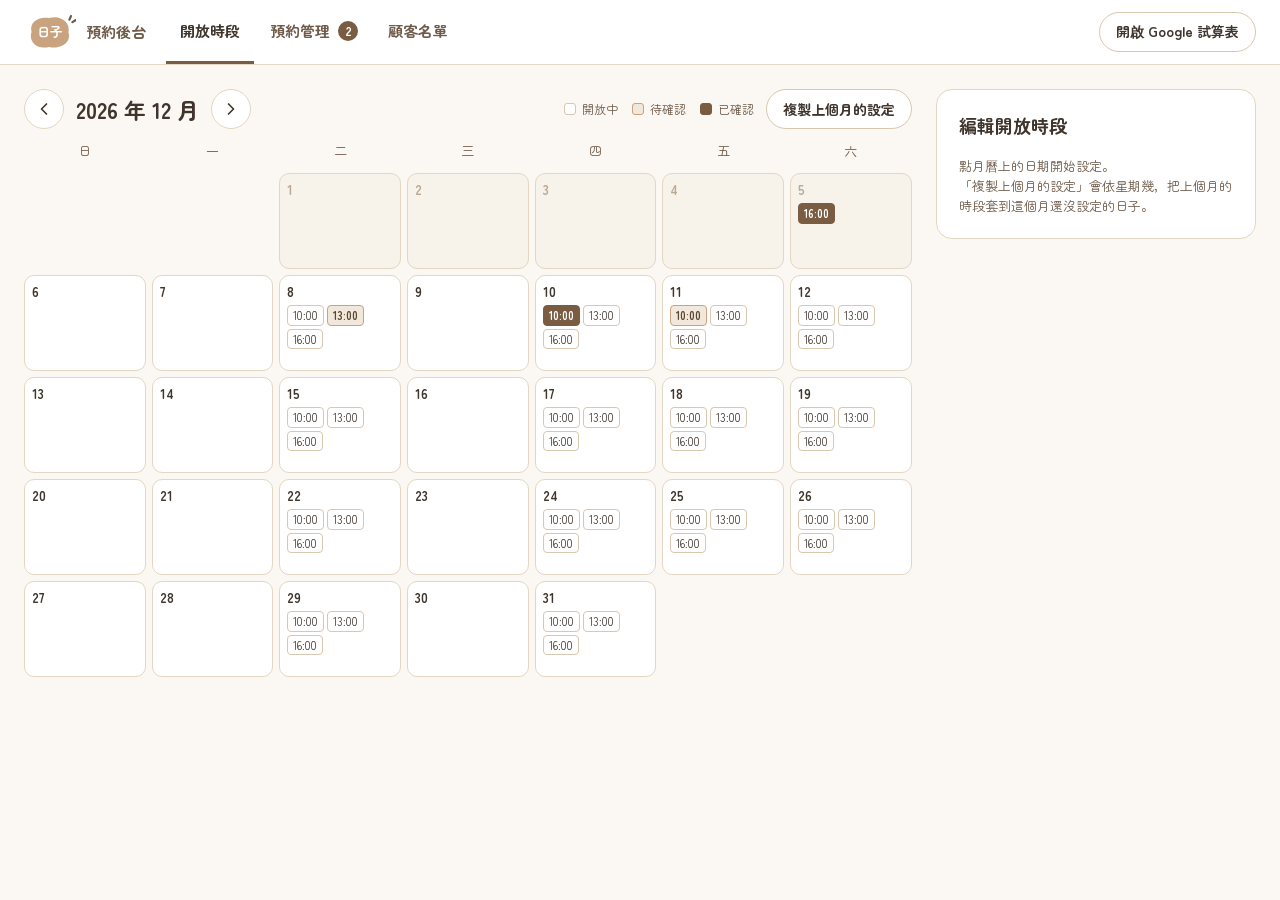
==== admin.html @ 2f5879c3 "Add files via upload" ====
<!doctype html>
<html lang="zh-Hant">
<head>
<meta charset="utf-8">
<meta name="viewport" content="width=device-width, initial-scale=1, viewport-fit=cover">
<meta name="robots" content="noindex">
<title>日子 預約後台</title>
<meta name="theme-color" content="#FBF8F3">
<link rel="preconnect" href="https://fonts.googleapis.com">
<link rel="preconnect" href="https://fonts.gstatic.com" crossorigin>
<link rel="stylesheet" href="https://fonts.googleapis.com/css2?family=Zen+Maru+Gothic:wght@500;700&display=swap">
<link rel="stylesheet" href="style.css">
</head>
<body>
<div id="admin" class="admin" aria-live="polite">
  <div class="loading"><div class="spinner" aria-hidden="true"></div><div>載入中…</div></div>
</div>
<script src="https://static.line-scdn.net/liff/edge/2/sdk.js" charset="utf-8"></script>
<script src="config.js"></script>
<script src="api.js"></script>
<script src="mock.js"></script>
<script src="admin.js"></script>
</body>
</html>
---- style.css ----
:root {
  --bg: #FBF8F3;
  --card: #FFFFFF;
  --oat: #F1E8DB;
  --oat-soft: #F7F2EA;
  --line: #E3D6C3;
  --line-strong: #D9C7B0;
  --caramel: #C9A27E;
  --caramel-deep: #A8805E;
  --brand: #7A5C42;
  --text: #3F352C;
  --muted: #6E5B4A;
  --faint: #9C8C7A;
  --warn-bg: #F8E5E1;
  --warn-line: #E4B5AC;
  --warn: #9E3A2E;
  --radius: 16px;
  color-scheme: light;
}

* { box-sizing: border-box; }
html, body { margin: 0; background: var(--bg); color: var(--text); }
body {
  font-family: 'Zen Maru Gothic', 'jf-openhuninn', 'PingFang TC', 'Noto Sans TC', sans-serif;
  font-size: 15px;
  line-height: 1.55;
  -webkit-font-smoothing: antialiased;
}
button, input { font-family: inherit; font-size: inherit; color: inherit; }
button { cursor: pointer; }
a { color: var(--muted); }
img { display: block; }
[hidden] { display: none !important; }

.sr-only { position: absolute; width: 1px; height: 1px; overflow: hidden; clip: rect(0 0 0 0); white-space: nowrap; }

/* ---------- 共用元件 ---------- */
.logo { position: relative; width: 52px; height: 37px; flex-shrink: 0; }
.logo svg { position: absolute; inset: 0; }
.logo span { position: absolute; inset: 0; display: flex; align-items: center; justify-content: center; font-size: 13px; font-weight: 700; color: #fff; }

.btn {
  display: flex; align-items: center; justify-content: center; gap: 8px;
  min-height: 52px; padding: 0 22px; border-radius: 999px; border: none;
  background: var(--brand); color: #fff; font-size: 16px; font-weight: 700; text-decoration: none; width: 100%;
}
.btn:disabled { background: var(--line-strong); color: #fff; cursor: not-allowed; }
.btn-ghost { background: none; color: var(--muted); min-height: 44px; font-size: 14px; }
.btn-line { background: #fff; color: var(--text); border: 1px solid var(--line-strong); }
.btn-sm { min-height: 40px; padding: 0 16px; font-size: 14px; width: auto; }
.btn-xs { min-height: 36px; padding: 0 14px; font-size: 13px; width: auto; }
.btn-warn { background: #fff; color: var(--warn); border: 1px solid #C98B80; }
.btn-danger { background: var(--warn); color: #fff; }

.card { background: var(--card); border: 1px solid var(--line); border-radius: var(--radius); }
.muted { color: var(--muted); }
.small { font-size: 13px; }
.tiny { font-size: 12px; }
.bold { font-weight: 700; }

.badge { display: inline-flex; align-items: center; padding: 3px 10px; border-radius: 999px; font-size: 12px; font-weight: 700; white-space: nowrap; }
.badge-pending { background: var(--oat); color: #5C4632; }
.badge-confirmed { background: var(--brand); color: #fff; }
.badge-done { background: #EFEAE3; color: var(--muted); }
.badge-warn { background: var(--warn-bg); color: var(--warn); }
.badge-black { background: var(--text); color: #fff; }

.notice { display: flex; gap: 10px; padding: 14px 16px; border-radius: 12px; border: 1px solid var(--caramel-deep); background: #fff; font-size: 14px; line-height: 1.65; }
.notice svg { flex-shrink: 0; margin-top: 3px; }
.notice .dash { padding-bottom: 8px; margin-bottom: 4px; border-bottom: 1.5px dashed var(--line-strong); }
.soft { padding: 14px 16px; border-radius: 12px; background: var(--oat); font-size: 13px; line-height: 1.7; }

.toast {
  position: fixed; left: 50%; bottom: 28px; transform: translateX(-50%);
  background: var(--text); color: #fff; padding: 12px 20px; border-radius: 999px; font-size: 14px;
  z-index: 50; max-width: calc(100% - 32px); text-align: center;
}

.avatar { width: 48px; height: 48px; border-radius: 50%; background: var(--oat); color: var(--muted); display: flex; align-items: center; justify-content: center; font-weight: 700; font-size: 18px; flex-shrink: 0; overflow: hidden; }
.avatar img { width: 100%; height: 100%; object-fit: cover; }
.avatar.sm { width: 34px; height: 34px; font-size: 14px; }

.spinner { width: 28px; height: 28px; border-radius: 50%; border: 3px solid var(--line); border-top-color: var(--brand); animation: spin 0.8s linear infinite; }
@keyframes spin { to { transform: rotate(360deg); } }

/* ---------- 客人端 ---------- */
.app { max-width: 480px; margin: 0 auto; min-height: 100vh; min-height: 100dvh; display: flex; flex-direction: column; background: var(--bg); }
.topbar { height: 56px; flex-shrink: 0; display: flex; align-items: center; justify-content: space-between; padding: 0 6px; background: #fff; border-bottom: 1px solid var(--line); position: sticky; top: 0; z-index: 5; }
.topbar .title { font-size: 16px; font-weight: 700; }
.topbar .brand { display: flex; align-items: center; gap: 10px; margin: 0 auto; }
.topbar .brand b { font-size: 15px; letter-spacing: 0.16em; color: var(--muted); }
.icon-btn { width: 44px; height: 44px; border: none; background: none; display: flex; align-items: center; justify-content: center; color: var(--text); border-radius: 50%; }
.icon-btn:disabled { color: #C7B9A6; cursor: default; }
.main { flex: 1; padding: 20px; display: flex; flex-direction: column; gap: 20px; }
.footer { position: sticky; bottom: 0; padding: 16px 20px calc(20px + env(safe-area-inset-bottom)); background: var(--bg); border-top: 1px solid var(--line); display: flex; flex-direction: column; gap: 6px; }

.step { display: flex; flex-direction: column; gap: 8px; }
.step .num { font-size: 13px; color: var(--muted); font-weight: 700; letter-spacing: 0.08em; }
.step h1 { margin: 0; font-size: 22px; }
.step .bars { display: grid; grid-template-columns: repeat(4, minmax(0, 1fr)); gap: 6px; }
.step .bars i { height: 4px; border-radius: 2px; background: var(--line); }
.step .bars i.on { background: var(--caramel-deep); }

.hello { display: flex; align-items: center; gap: 14px; padding: 16px; }
.hello .who { flex: 1; min-width: 0; }
.hello .who b { font-size: 17px; display: block; overflow: hidden; text-overflow: ellipsis; white-space: nowrap; }
.hello a { min-height: 44px; display: flex; align-items: center; font-size: 13px; font-weight: 700; text-decoration: none; white-space: nowrap; }

.choices { display: flex; flex-direction: column; gap: 12px; }
.choice { display: flex; gap: 14px; padding: 18px; border-radius: var(--radius); background: #fff; border: 1px solid var(--line); cursor: pointer; }
.choice:has(input:checked) { border: 2px solid var(--caramel-deep); padding: 17px; }
.choice input { width: 20px; height: 20px; margin: 2px 0 0; accent-color: var(--brand); flex-shrink: 0; }
.choice .body { flex: 1; display: flex; flex-direction: column; gap: 4px; }
.choice .row { display: flex; justify-content: space-between; gap: 12px; font-size: 17px; font-weight: 700; }

.chip { align-self: flex-start; padding: 6px 14px; border-radius: 999px; background: var(--oat); font-size: 13px; font-weight: 700; color: var(--muted); }

.cal { padding: 14px; display: flex; flex-direction: column; gap: 8px; }
.cal-head { display: flex; align-items: center; justify-content: space-between; }
.cal-head b { font-size: 16px; }
.cal-week, .cal-grid { display: grid; grid-template-columns: repeat(7, minmax(0, 1fr)); text-align: center; }
.cal-week { font-size: 12px; color: var(--muted); }
.cal-grid { row-gap: 2px; }
.day { height: 46px; border: none; background: none; display: flex; flex-direction: column; align-items: center; justify-content: center; gap: 2px; padding: 0; color: #B9AA97; cursor: default; }
.day b { width: 34px; height: 30px; display: flex; align-items: center; justify-content: center; border-radius: 10px; font-size: 15px; font-weight: 500; }
.day i { width: 5px; height: 5px; border-radius: 50%; }
.day.open { color: var(--text); cursor: pointer; }
.day.open b { font-weight: 700; }
.day.open i { background: var(--caramel-deep); }
.day.full i { background: var(--line-strong); }
.day.sel b { background: var(--brand); color: #fff; }
.legend { display: flex; flex-wrap: wrap; gap: 14px; font-size: 12px; color: var(--muted); padding-top: 4px; }
.legend span { display: flex; align-items: center; gap: 6px; }
.legend i { width: 6px; height: 6px; border-radius: 50%; }

.times { display: grid; grid-template-columns: repeat(3, minmax(0, 1fr)); gap: 10px; }
.time { height: 48px; border-radius: 12px; border: 1px solid var(--line-strong); background: #fff; font-size: 16px; font-weight: 700; }
.time.sel { background: var(--brand); border-color: var(--brand); color: #fff; }

.list { padding: 6px 0; display: flex; flex-direction: column; }
.list .label { padding: 12px 18px 4px; font-size: 13px; font-weight: 700; letter-spacing: 0.12em; color: var(--caramel-deep); }
.prod { padding: 14px 18px; display: flex; align-items: center; gap: 12px; border-bottom: 1px solid var(--oat); }
.prod:last-child { border-bottom: none; }
.prod .body { flex: 1; display: flex; flex-direction: column; gap: 3px; }
.prod .name { font-size: 16px; font-weight: 700; }
.stepper { display: flex; align-items: center; gap: 4px; }
.stepper button { width: 40px; height: 40px; border-radius: 50%; border: none; background: var(--brand); color: #fff; font-size: 18px; display: flex; align-items: center; justify-content: center; }
.stepper button.minus { background: #fff; border: 1px solid var(--line-strong); color: var(--text); }
.stepper button:disabled { color: #C7B9A6; border-color: var(--line); }
.stepper output { width: 28px; text-align: center; font-size: 16px; font-weight: 700; }

.field { display: flex; flex-direction: column; gap: 8px; }
.field > label, .field .label { font-size: 14px; font-weight: 700; }
.input { height: 50px; padding: 0 14px; border-radius: 12px; border: 1px solid var(--line); background: #fff; font-size: 16px; width: 100%; }
.input:focus { outline: none; border: 2px solid var(--caramel-deep); padding: 0 13px; }
.input:disabled { background: var(--oat-soft); color: var(--muted); }
.check { display: flex; align-items: center; gap: 10px; min-height: 44px; font-size: 14px; cursor: pointer; }
.check input { width: 20px; height: 20px; margin: 0; accent-color: var(--brand); }
.err { font-size: 13px; color: var(--warn); font-weight: 700; }
.linebox { display: flex; align-items: center; gap: 12px; padding: 12px 14px; border-radius: 12px; background: var(--oat); }

.summary { padding: 6px 18px; font-size: 15px; }
.summary .r { padding: 12px 0; display: flex; gap: 12px; border-bottom: 1px solid var(--oat); }
.summary .r:last-child { border-bottom: none; font-weight: 700; font-size: 17px; }
.summary .k { width: 64px; color: var(--muted); flex-shrink: 0; }
.summary .v { flex: 1; }

.center { display: flex; flex-direction: column; align-items: center; text-align: center; gap: 8px; }
.round-icon { width: 76px; height: 76px; border-radius: 50%; background: var(--oat); display: flex; align-items: center; justify-content: center; }
.track { padding: 18px; display: flex; flex-direction: column; gap: 14px; }
.track .s { display: flex; align-items: center; gap: 12px; font-size: 15px; }
.track .dot { width: 26px; height: 26px; border-radius: 50%; display: flex; align-items: center; justify-content: center; font-size: 13px; font-weight: 700; flex-shrink: 0; box-sizing: border-box; }

.count { padding: 22px; border-radius: 18px; background: var(--caramel); display: flex; align-items: center; justify-content: space-between; gap: 12px; }
.count big { font-size: 44px; font-weight: 700; line-height: 1; }
.rows .r { padding: 14px 16px; display: flex; justify-content: space-between; align-items: center; gap: 12px; border-bottom: 1px solid var(--oat); }
.rows .r:last-child { border-bottom: none; }

.loading { flex: 1; display: flex; flex-direction: column; align-items: center; justify-content: center; gap: 14px; color: var(--muted); padding: 40px 20px; text-align: center; }

/* ---------- 後台 ---------- */
.admin { min-height: 100vh; display: flex; flex-direction: column; }
.anav { display: flex; align-items: stretch; flex-wrap: wrap; gap: 4px 20px; padding: 0 24px; background: #fff; border-bottom: 1px solid var(--line); position: sticky; top: 0; z-index: 5; }
.anav .brand { display: flex; align-items: center; gap: 10px; min-height: 64px; }
.anav .brand b { font-size: 15px; color: var(--muted); }
.anav nav { display: flex; gap: 2px; flex-wrap: wrap; }
.tab { display: flex; align-items: center; gap: 8px; min-height: 64px; padding: 0 14px; border: none; background: none; font-size: 15px; font-weight: 700; color: var(--muted); border-bottom: 3px solid transparent; }
.tab.on { color: var(--text); border-bottom-color: var(--brand); }
.tab .n { min-width: 20px; height: 20px; padding: 0 6px; border-radius: 999px; background: var(--brand); color: #fff; font-size: 12px; display: flex; align-items: center; justify-content: center; }
.anav .spacer { flex: 1; }
.anav .tools { display: flex; align-items: center; gap: 8px; }
.amain { flex: 1; width: 100%; max-width: 1320px; margin: 0 auto; padding: 24px; display: flex; flex-direction: column; gap: 18px; }

.slots-layout { display: flex; flex-wrap: wrap; gap: 24px; align-items: flex-start; }
.slots-cal { flex: 999 1 560px; min-width: 0; display: flex; flex-direction: column; gap: 12px; }
.slots-edit { flex: 1 1 320px; padding: 22px; display: flex; flex-direction: column; gap: 16px; position: sticky; top: 88px; }
.toolbar { display: flex; align-items: center; flex-wrap: wrap; gap: 10px 12px; }
.toolbar h2 { margin: 0; font-size: 22px; }
.round { width: 40px; height: 40px; border-radius: 50%; border: 1px solid var(--line); background: #fff; display: flex; align-items: center; justify-content: center; }
.acal-week, .acal-grid { display: grid; grid-template-columns: repeat(7, minmax(0, 1fr)); gap: 6px; }
.acal-week { font-size: 13px; color: var(--muted); text-align: center; }
.acell { min-height: 96px; border-radius: 10px; padding: 6px 7px; display: flex; flex-direction: column; gap: 4px; background: #fff; border: 1px solid var(--line); text-align: left; overflow: hidden; }
.acell.blank { background: transparent; border: none; }
.acell.past { background: var(--oat-soft); }
.acell.past .d { color: #B9AA97; }
.acell.sel { border: 2px solid var(--brand); padding: 5px 6px; }
.acell.extra { border: 2px dashed var(--caramel-deep); padding: 5px 6px; }
.acell .d { font-size: 13px; font-weight: 700; }
.acell .cs { display: flex; flex-wrap: wrap; gap: 3px; }
.tchip { padding: 1px 5px; border-radius: 4px; font-size: 11px; border: 1px solid var(--line-strong); background: #fff; color: var(--text); line-height: 1.5; }
.tchip.p { border-color: var(--caramel); background: var(--oat); color: #5C4632; font-weight: 700; }
.tchip.c { border-color: var(--brand); background: var(--brand); color: #fff; font-weight: 700; }
.tgrid { display: grid; grid-template-columns: repeat(3, minmax(0, 1fr)); gap: 8px; }
.tbtn { height: 42px; border-radius: 10px; border: 1px solid var(--line); background: #fff; color: var(--muted); font-size: 14px; }
.tbtn.on { background: var(--brand); border-color: var(--brand); color: #fff; font-weight: 700; }
.tbtn.lock { background: var(--oat); border-color: var(--caramel); color: #5C4632; font-weight: 700; cursor: not-allowed; }
.legend-a { display: flex; gap: 14px; font-size: 12px; color: var(--muted); flex-wrap: wrap; }
.legend-a span { display: flex; align-items: center; gap: 6px; }
.legend-a i { width: 12px; height: 12px; border-radius: 3px; border: 1px solid var(--line-strong); background: #fff; }
.legend-a i.p { background: var(--oat); border-color: var(--caramel); }
.legend-a i.c { background: var(--brand); border-color: var(--brand); }

.pills { display: flex; flex-wrap: wrap; align-items: center; gap: 8px; }
.pill { min-height: 40px; padding: 0 18px; border-radius: 999px; border: 1px solid var(--line-strong); background: #fff; font-size: 14px; font-weight: 700; }
.pill.on { background: var(--brand); border-color: var(--brand); color: #fff; }

.bgrid { display: grid; grid-template-columns: repeat(auto-fill, minmax(min(100%, 420px), 1fr)); gap: 18px; }
.bcard { padding: 22px; display: flex; flex-direction: column; gap: 14px; }
.bcard .head { display: flex; align-items: center; gap: 14px; }
.bcard .head .who { flex: 1; min-width: 0; }
.bcard .head b { font-size: 18px; }
.kv { display: grid; grid-template-columns: 64px minmax(0, 1fr); row-gap: 8px; font-size: 15px; }
.kv .k { color: var(--muted); }
.actions { display: flex; flex-wrap: wrap; gap: 10px; align-items: center; }
.actions .sp { flex: 1; }

.table { overflow-x: auto; }
.trow { display: grid; align-items: center; gap: 12px; padding: 12px 20px; border-top: 1px solid var(--oat); font-size: 14px; min-width: 820px; }
.trow.h { background: var(--oat-soft); color: var(--muted); font-size: 13px; border-top: none; }
.mark-row { grid-template-columns: 160px 120px 150px 130px minmax(0, 1fr) 220px; }
.hist-row { grid-template-columns: 160px 140px 160px 130px minmax(0, 1fr) 160px; }
.cust-row { grid-template-columns: minmax(0, 1fr) 140px 90px 90px 100px 120px 130px; }
.who-cell { display: flex; align-items: center; gap: 10px; min-width: 0; }

.banner { display: flex; align-items: center; flex-wrap: wrap; gap: 12px 16px; padding: 18px 22px; border-radius: var(--radius); background: var(--warn-bg); border: 1px solid var(--warn-line); }
.banner .t { flex: 1 1 260px; }
.banner .t b { color: #7E2A20; font-size: 16px; }

.empty { padding: 40px 20px; text-align: center; color: var(--muted); }
.section-title { display: flex; align-items: baseline; flex-wrap: wrap; gap: 6px 12px; }
.section-title h3 { margin: 0; font-size: 16px; }

@media (max-width: 640px) {
  .anav { padding: 0 12px; gap: 0 8px; }
  .anav .brand { min-height: 56px; }
  .tab { min-height: 48px; padding: 0 10px; font-size: 14px; }
  .amain { padding: 16px 12px; }
  .acal-grid, .acal-week { gap: 3px; }
  .acell { min-height: 64px; padding: 4px; }
  .acell .cs { gap: 2px; }
  .tchip { font-size: 10px; padding: 0 3px; }
  .slots-edit { position: static; }
}
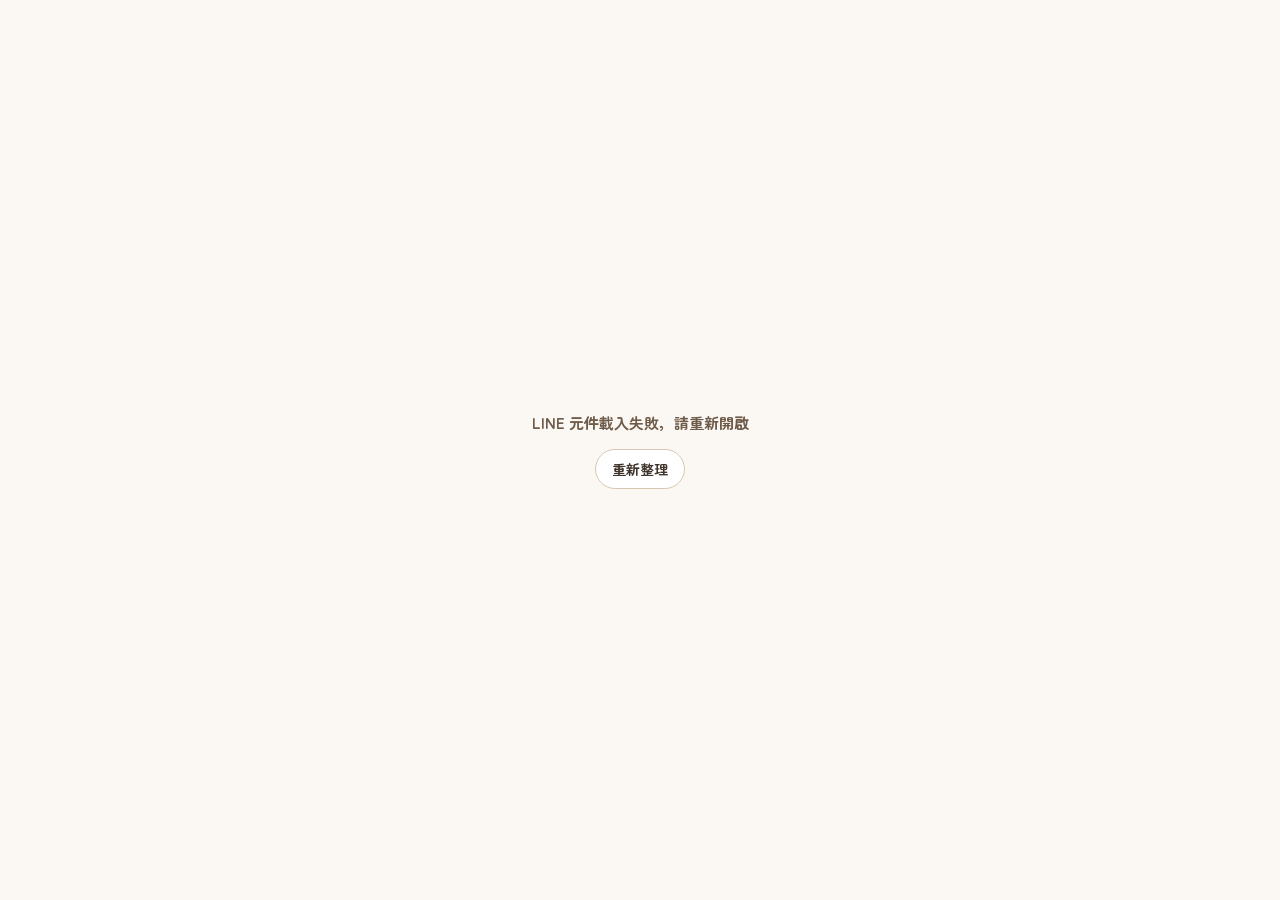
==== commit 6e96d471: "Add files via upload" ====
--- a/admin.html
+++ b/admin.html
@@ -8,8 +8,9 @@
 <meta name="theme-color" content="#FBF8F3">
 <link rel="preconnect" href="https://fonts.googleapis.com">
 <link rel="preconnect" href="https://fonts.gstatic.com" crossorigin>
-<link rel="stylesheet" href="https://fonts.googleapis.com/css2?family=Zen+Maru+Gothic:wght@500;700&display=swap">
+<link rel="stylesheet" href="https://fonts.googleapis.com/css2?family=Huninn&family=Zen+Maru+Gothic:wght@500;700&display=swap">
 <link rel="stylesheet" href="style.css">
+<style>body{font-family:'Zen Maru Gothic','Huninn','PingFang TC','Noto Sans TC',sans-serif}</style>
 </head>
 <body>
 <div id="admin" class="admin" aria-live="polite">
